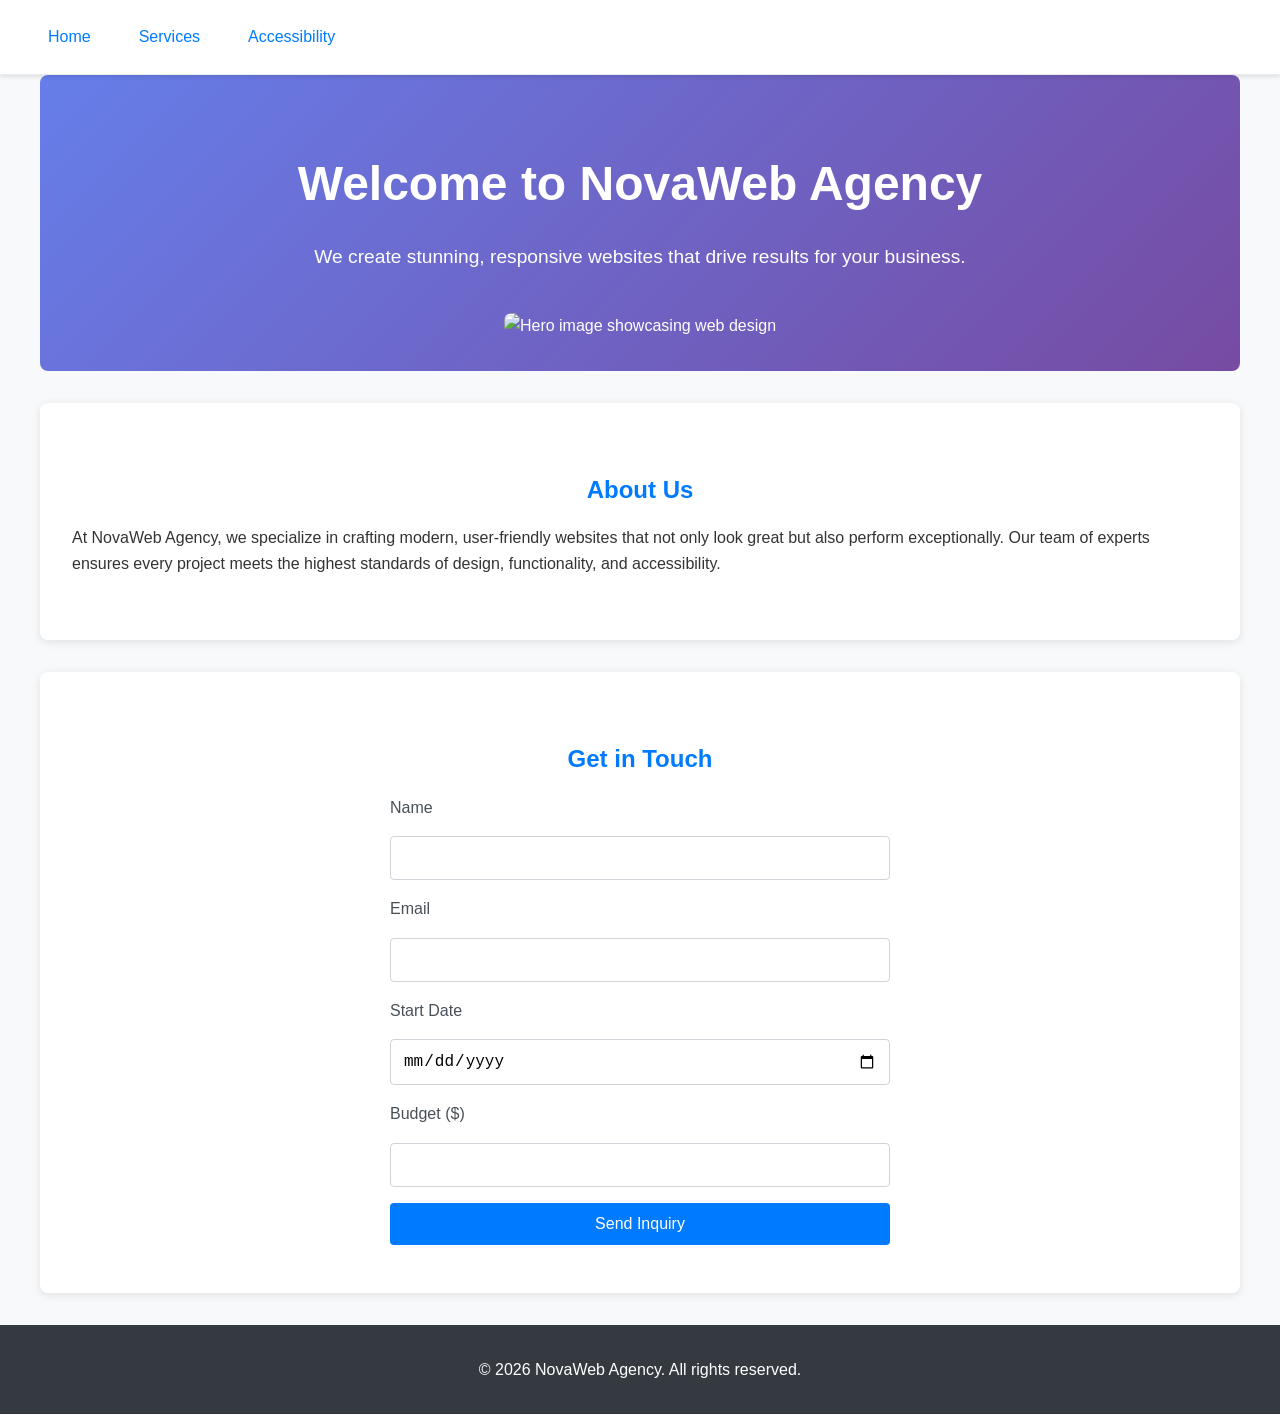
==== index.html @ a5b37bcd "Initial commit - web agency project" ====
<!DOCTYPE html>
<html lang="en">
<head>
  <meta charset="UTF-8">
  <meta name="viewport" content="width=device-width, initial-scale=1.0">
  <title>NovaWeb Agency - Modern Web Solutions</title>
  <link rel="stylesheet" href="css/style.css">
</head>
<body>
  <header class="header">
    <nav class="nav">
      <a href="index.html">Home</a>
      <a href="services.html">Services</a>
      <a href="accessibility.html">Accessibility</a>
    </nav>
  </header>

  <main>
    <section class="hero">
      <h1>Welcome to NovaWeb Agency</h1>
      <p>We create stunning, responsive websites that drive results for your business.</p>
      <img src="https://via.placeholder.com/800x400/007bff/ffffff?text=Hero+Image" alt="Hero image showcasing web design">
    </section>

    <section class="about">
      <h2>About Us</h2>
      <p>At NovaWeb Agency, we specialize in crafting modern, user-friendly websites that not only look great but also perform exceptionally. Our team of experts ensures every project meets the highest standards of design, functionality, and accessibility.</p>
    </section>

    <section class="contact">
      <h2>Get in Touch</h2>
      <form>
        <label for="name">Name</label>
        <input type="text" id="name" required>

        <label for="email">Email</label>
        <input type="email" id="email" required>

        <label for="start-date">Start Date</label>
        <input type="date" id="start-date">

        <label for="budget">Budget ($)</label>
        <input type="number" id="budget" min="0">

        <button type="submit">Send Inquiry</button>
      </form>
    </section>
  </main>

  <footer>
    <p>&copy; 2026 NovaWeb Agency. All rights reserved.</p>
  </footer>
</body>
</html>
---- css/style.css ----
/* Mobile-first responsive design */

body {
  font-family: 'Segoe UI', Tahoma, Geneva, Verdana, sans-serif;
  margin: 0;
  padding: 0;
  line-height: 1.6;
  color: #333;
  background-color: #f8f9fa;
}

.header {
  position: sticky;
  top: 0;
  z-index: 1000;
  background-color: #fff;
  border-bottom: 1px solid #e9ecef;
  box-shadow: 0 2px 4px rgba(0,0,0,0.1);
}

.nav {
  display: flex;
  justify-content: space-around;
  padding: 1rem;
  gap: 1rem;
}

.nav a {
  text-decoration: none;
  color: #007bff;
  font-weight: 500;
  padding: 0.5rem 1rem;
  border-radius: 4px;
  transition: background-color 0.3s ease;
}

.nav a:hover {
  background-color: #e7f3ff;
}

main {
  max-width: 1200px;
  margin: 0 auto;
  padding: 0 1rem;
}

.hero {
  text-align: center;
  padding: 2rem 0;
  background: linear-gradient(135deg, #667eea 0%, #764ba2 100%);
  color: white;
  border-radius: 8px;
  margin-bottom: 2rem;
}

.hero h1 {
  margin-bottom: 1rem;
  font-size: 2.5rem;
}

.hero p {
  font-size: 1.2rem;
  margin-bottom: 1.5rem;
}

.hero img {
  max-width: 100%;
  height: auto;
  border-radius: 8px;
  margin-top: 1rem;
}

.about, .contact, .services, .accessibility {
  padding: 2rem 0;
  background-color: white;
  margin-bottom: 2rem;
  border-radius: 8px;
  box-shadow: 0 2px 10px rgba(0,0,0,0.1);
}

.about h2, .contact h2, .services h1, .accessibility h1 {
  color: #007bff;
  margin-bottom: 1rem;
  text-align: center;
}

.services h1 {
  font-size: 2rem;
}

.service-cards {
  display: grid;
  grid-template-columns: 1fr;
  gap: 1.5rem;
  margin-top: 2rem;
}

.card {
  background-color: #fff;
  border-radius: 8px;
  box-shadow: 0 2px 8px rgba(0,0,0,0.1);
  overflow: hidden;
  transition: transform 0.3s ease;
}

.card:hover {
  transform: translateY(-5px);
}

.card img {
  width: 100%;
  height: 200px;
  object-fit: cover;
}

.card h3 {
  padding: 1rem;
  margin: 0;
  color: #007bff;
}

.card p {
  padding: 0 1rem 1rem;
  margin: 0;
}

form {
  max-width: 500px;
  margin: 0 auto;
  display: grid;
  gap: 1rem;
}

label {
  font-weight: 500;
  color: #495057;
}

input, button {
  padding: 0.75rem;
  border: 1px solid #ced4da;
  border-radius: 4px;
  font-size: 1rem;
}

input:focus {
  outline: none;
  border-color: #007bff;
  box-shadow: 0 0 0 2px rgba(0,123,255,0.25);
}

button {
  background-color: #007bff;
  color: white;
  border: none;
  cursor: pointer;
  transition: background-color 0.3s ease;
}

button:hover {
  background-color: #0056b3;
}

footer {
  text-align: center;
  padding: 1rem;
  background-color: #343a40;
  color: white;
  margin-top: 2rem;
}

/* Tablet and larger */
@media (min-width: 768px) {
  .nav {
    justify-content: flex-start;
    padding: 1rem 2rem;
  }

  .hero h1 {
    font-size: 3rem;
  }

  .service-cards {
    grid-template-columns: repeat(2, 1fr);
  }

  .about, .contact, .services, .accessibility {
    padding: 3rem 2rem;
  }
}

/* Desktop */
@media (min-width: 1024px) {
  .service-cards {
    grid-template-columns: repeat(4, 1fr);
  }

  main {
    padding: 0 2rem;
  }
}
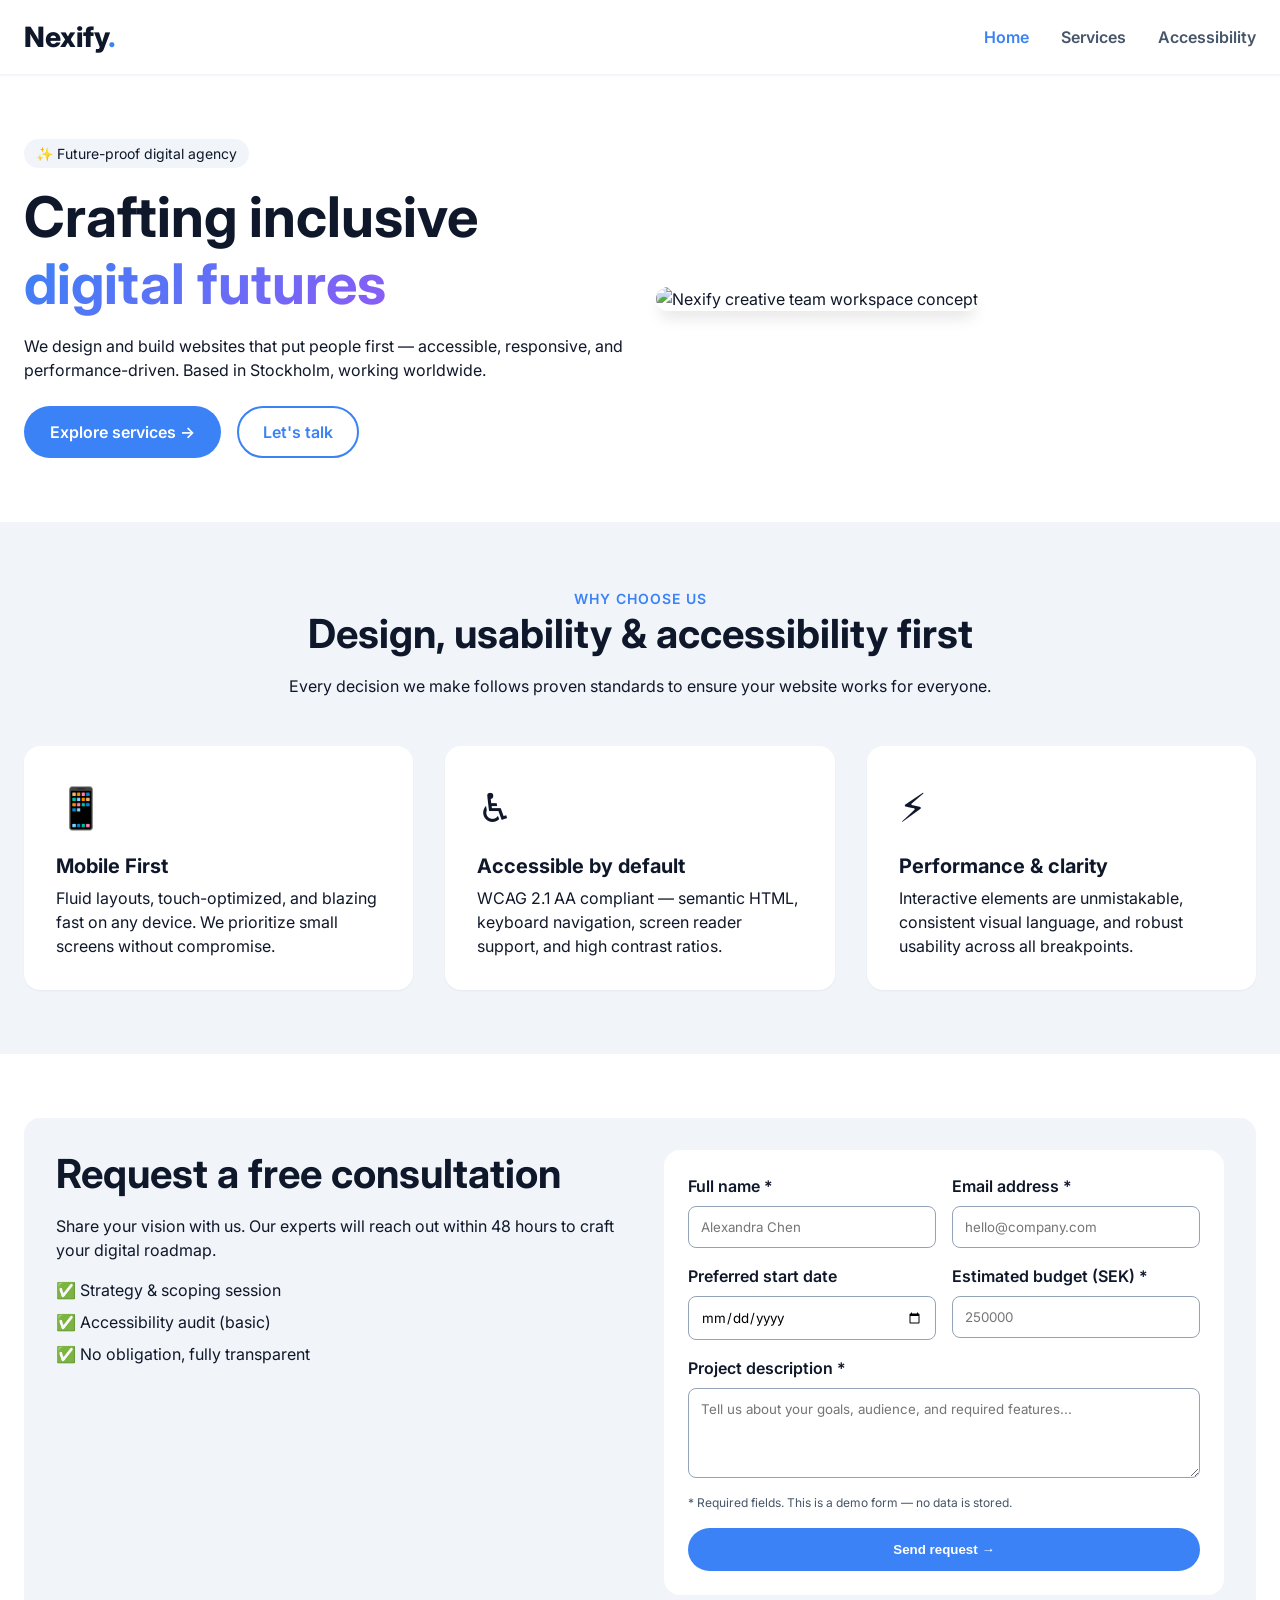
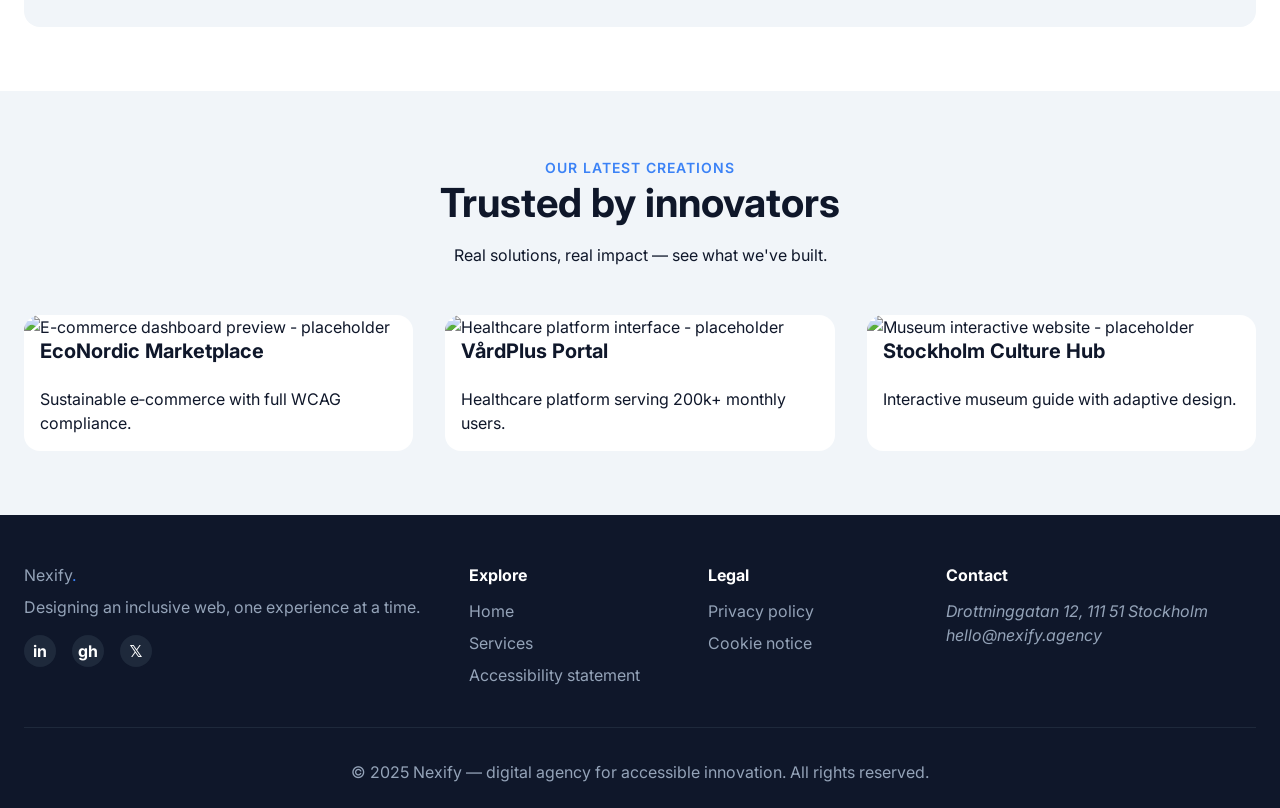
==== commit e0119aff: "Refactor website structure and styles for Nexify digital agency - Updated CSS styles for a modern, r" ====
--- a/index.html
+++ b/index.html
@@ -1,54 +1,196 @@
+<!-- index.html -->
 <!DOCTYPE html>
 <html lang="en">
 <head>
-  <meta charset="UTF-8">
-  <meta name="viewport" content="width=device-width, initial-scale=1.0">
-  <title>NovaWeb Agency - Modern Web Solutions</title>
-  <link rel="stylesheet" href="css/style.css">
+    <meta charset="UTF-8">
+    <meta name="viewport" content="width=device-width, initial-scale=1.0, viewport-fit=cover">
+    <meta name="description" content="Nexify is a modern digital agency crafting inclusive, accessible, and high-performance web experiences.">
+    <meta name="author" content="Nexify Agency">
+    <title>Nexify — Digital Agency for Accessible Innovation</title>
+    <link rel="stylesheet" href="css/style.css">
+    <link rel="preconnect" href="https://fonts.googleapis.com">
+    <link rel="preconnect" href="https://fonts.gstatic.com" crossorigin>
+    <link href="https://fonts.googleapis.com/css2?family=Inter:opsz,wght@14..32,300;14..32,400;14..32,500;14..32,600;14..32,700&display=swap" rel="stylesheet">
+    <link rel="icon" type="image/svg+xml" href="data:image/svg+xml,%3Csvg xmlns='http://www.w3.org/2000/svg' viewBox='0 0 24 24' fill='%233b82f6'%3E%3Cpath d='M12 2L2 7l10 5 10-5-10-5zM2 17l10 5 10-5M2 12l10 5 10-5'/%3E%3C/svg%3E">
 </head>
 <body>
-  <header class="header">
-    <nav class="nav">
-      <a href="index.html">Home</a>
-      <a href="services.html">Services</a>
-      <a href="accessibility.html">Accessibility</a>
-    </nav>
-  </header>
+    <a href="#main-content" class="skip-link">Skip to main content</a>
 
-  <main>
-    <section class="hero">
-      <h1>Welcome to NovaWeb Agency</h1>
-      <p>We create stunning, responsive websites that drive results for your business.</p>
-      <img src="https://via.placeholder.com/800x400/007bff/ffffff?text=Hero+Image" alt="Hero image showcasing web design">
-    </section>
+    <header class="site-header" id="siteHeader">
+        <div class="container header-container">
+            <div class="logo">
+                <a href="index.html" aria-label="Nexify homepage">Nexify<span>.</span></a>
+            </div>
+            <button class="nav-toggle" id="navToggle" aria-label="Menu" aria-expanded="false" aria-controls="primaryNav">
+                <span class="hamburger-line"></span>
+                <span class="hamburger-line"></span>
+                <span class="hamburger-line"></span>
+            </button>
+            <nav id="primaryNav" class="primary-nav" aria-label="Main navigation">
+                <ul class="nav-list">
+                    <li><a href="index.html" class="nav-link" aria-current="page">Home</a></li>
+                    <li><a href="services.html" class="nav-link">Services</a></li>
+                    <li><a href="accessibility.html" class="nav-link">Accessibility</a></li>
+                </ul>
+            </nav>
+        </div>
+    </header>
 
-    <section class="about">
-      <h2>About Us</h2>
-      <p>At NovaWeb Agency, we specialize in crafting modern, user-friendly websites that not only look great but also perform exceptionally. Our team of experts ensures every project meets the highest standards of design, functionality, and accessibility.</p>
-    </section>
+    <main id="main-content" tabindex="-1">
+        <section class="hero" aria-labelledby="heroTitle">
+            <div class="container hero-grid">
+                <div class="hero-content">
+                    <span class="hero-badge">✨ Future-proof digital agency</span>
+                    <h1 id="heroTitle">Crafting inclusive <span class="gradient-text">digital futures</span></h1>
+                    <p>We design and build websites that put people first — accessible, responsive, and performance-driven. Based in Stockholm, working worldwide.</p>
+                    <div class="hero-buttons">
+                        <a href="services.html" class="btn btn-primary">Explore services →</a>
+                        <a href="#contactForm" class="btn btn-secondary">Let's talk</a>
+                    </div>
+                </div>
+                <div class="hero-image">
+                    <img src="https://placehold.co/600x500/1a2c3e/ffffff?text=Modern+Design+Studio" alt="Nexify creative team workspace concept" loading="eager">
+                </div>
+            </div>
+        </section>
 
-    <section class="contact">
-      <h2>Get in Touch</h2>
-      <form>
-        <label for="name">Name</label>
-        <input type="text" id="name" required>
+        <section class="principles" aria-labelledby="principlesHeading">
+            <div class="container">
+                <div class="section-header">
+                    <span class="section-tag">Why choose us</span>
+                    <h2 id="principlesHeading">Design, usability & accessibility first</h2>
+                    <p>Every decision we make follows proven standards to ensure your website works for everyone.</p>
+                </div>
+                <div class="principles-grid">
+                    <article class="principle-card">
+                        <div class="principle-icon" aria-hidden="true">📱</div>
+                        <h3>Mobile First</h3>
+                        <p>Fluid layouts, touch-optimized, and blazing fast on any device. We prioritize small screens without compromise.</p>
+                    </article>
+                    <article class="principle-card">
+                        <div class="principle-icon" aria-hidden="true">♿</div>
+                        <h3>Accessible by default</h3>
+                        <p>WCAG 2.1 AA compliant — semantic HTML, keyboard navigation, screen reader support, and high contrast ratios.</p>
+                    </article>
+                    <article class="principle-card">
+                        <div class="principle-icon" aria-hidden="true">⚡</div>
+                        <h3>Performance & clarity</h3>
+                        <p>Interactive elements are unmistakable, consistent visual language, and robust usability across all breakpoints.</p>
+                    </article>
+                </div>
+            </div>
+        </section>
 
-        <label for="email">Email</label>
-        <input type="email" id="email" required>
+        <section class="contact-form-section" id="contactForm" aria-labelledby="formHeading">
+            <div class="container">
+                <div class="form-wrapper">
+                    <div class="form-info">
+                        <h2 id="formHeading">Request a free consultation</h2>
+                        <p>Share your vision with us. Our experts will reach out within 48 hours to craft your digital roadmap.</p>
+                        <ul class="form-benefits">
+                            <li>✅ Strategy & scoping session</li>
+                            <li>✅ Accessibility audit (basic)</li>
+                            <li>✅ No obligation, fully transparent</li>
+                        </ul>
+                    </div>
+                    <form class="agency-form" id="demoForm" novalidate>
+                        <div class="form-row">
+                            <div class="form-group">
+                                <label for="fullname">Full name *</label>
+                                <input type="text" id="fullname" name="fullname" required aria-required="true" placeholder="Alexandra Chen">
+                            </div>
+                            <div class="form-group">
+                                <label for="email">Email address *</label>
+                                <input type="email" id="email" name="email" required aria-required="true" placeholder="hello@company.com">
+                            </div>
+                        </div>
+                        <div class="form-row">
+                            <div class="form-group">
+                                <label for="date">Preferred start date</label>
+                                <input type="date" id="date" name="date">
+                            </div>
+                            <div class="form-group">
+                                <label for="budget">Estimated budget (SEK) *</label>
+                                <input type="number" id="budget" name="budget" required aria-required="true" placeholder="250000" step="10000">
+                            </div>
+                        </div>
+                        <div class="form-group">
+                            <label for="message">Project description *</label>
+                            <textarea id="message" name="message" rows="4" required aria-required="true" placeholder="Tell us about your goals, audience, and required features..."></textarea>
+                        </div>
+                        <div class="form-note">* Required fields. This is a demo form — no data is stored.</div>
+                        <button type="submit" class="btn btn-primary btn-block">Send request →</button>
+                    </form>
+                </div>
+            </div>
+        </section>
 
-        <label for="start-date">Start Date</label>
-        <input type="date" id="start-date">
+        <section class="showcase" aria-labelledby="showcaseHeading">
+            <div class="container">
+                <div class="section-header">
+                    <span class="section-tag">Our latest creations</span>
+                    <h2 id="showcaseHeading">Trusted by innovators</h2>
+                    <p>Real solutions, real impact — see what we've built.</p>
+                </div>
+                <div class="showcase-grid">
+                    <article class="showcase-item">
+                        <img src="https://placehold.co/400x300/2c3e50/ffffff?text=Eco+Retail+App" alt="E-commerce dashboard preview - placeholder" loading="lazy">
+                        <h3>EcoNordic Marketplace</h3>
+                        <p>Sustainable e‑commerce with full WCAG compliance.</p>
+                    </article>
+                    <article class="showcase-item">
+                        <img src="https://placehold.co/400x300/34495e/ffffff?text=Health+Portal" alt="Healthcare platform interface - placeholder" loading="lazy">
+                        <h3>VårdPlus Portal</h3>
+                        <p>Healthcare platform serving 200k+ monthly users.</p>
+                    </article>
+                    <article class="showcase-item">
+                        <img src="https://placehold.co/400x300/2c3e50/ffffff?text=Culture+Hub" alt="Museum interactive website - placeholder" loading="lazy">
+                        <h3>Stockholm Culture Hub</h3>
+                        <p>Interactive museum guide with adaptive design.</p>
+                    </article>
+                </div>
+            </div>
+        </section>
+    </main>
 
-        <label for="budget">Budget ($)</label>
-        <input type="number" id="budget" min="0">
+    <footer class="site-footer">
+        <div class="container">
+            <div class="footer-grid">
+                <div class="footer-brand">
+                    <div class="logo logo-footer">Nexify<span>.</span></div>
+                    <p>Designing an inclusive web, one experience at a time.</p>
+                    <div class="social-links">
+                        <a href="#" aria-label="LinkedIn">in</a>
+                        <a href="#" aria-label="GitHub">gh</a>
+                        <a href="#" aria-label="Twitter">𝕏</a>
+                    </div>
+                </div>
+                <div class="footer-links-group">
+                    <h4>Explore</h4>
+                    <ul>
+                        <li><a href="index.html">Home</a></li>
+                        <li><a href="services.html">Services</a></li>
+                        <li><a href="accessibility.html">Accessibility statement</a></li>
+                    </ul>
+                </div>
+                <div class="footer-links-group">
+                    <h4>Legal</h4>
+                    <ul>
+                        <li><a href="#">Privacy policy</a></li>
+                        <li><a href="#">Cookie notice</a></li>
+                    </ul>
+                </div>
+                <div class="footer-contact">
+                    <h4>Contact</h4>
+                    <address>Drottninggatan 12, 111 51 Stockholm<br>hello@nexify.agency</address>
+                </div>
+            </div>
+            <div class="footer-bottom">
+                <p>© 2025 Nexify — digital agency for accessible innovation. All rights reserved.</p>
+            </div>
+        </div>
+    </footer>
 
-        <button type="submit">Send Inquiry</button>
-      </form>
-    </section>
-  </main>
-
-  <footer>
-    <p>&copy; 2026 NovaWeb Agency. All rights reserved.</p>
-  </footer>
+    <script src="js/script.js"></script>
 </body>
 </html>
--- a/css/style.css
+++ b/css/style.css
@@ -1,201 +1,578 @@
-/* Mobile-first responsive design */
+/* css/style.css */
+:root {
+    --primary: #3b82f6;
+    --primary-dark: #2563eb;
+    --primary-light: #60a5fa;
+    --dark: #0f172a;
+    --gray-800: #1e293b;
+    --gray-600: #475569;
+    --gray-400: #94a3b8;
+    --gray-100: #f1f5f9;
+    --white: #ffffff;
+    --shadow-sm: 0 1px 2px 0 rgb(0 0 0 / 0.05);
+    --shadow-md: 0 4px 6px -1px rgb(0 0 0 / 0.1);
+    --shadow-lg: 0 10px 15px -3px rgb(0 0 0 / 0.1);
+    --radius: 1rem;
+    --radius-sm: 0.5rem;
+}
+
+* {
+    margin: 0;
+    padding: 0;
+    box-sizing: border-box;
+}
 
 body {
-  font-family: 'Segoe UI', Tahoma, Geneva, Verdana, sans-serif;
-  margin: 0;
-  padding: 0;
-  line-height: 1.6;
-  color: #333;
-  background-color: #f8f9fa;
-}
-
-.header {
-  position: sticky;
-  top: 0;
-  z-index: 1000;
-  background-color: #fff;
-  border-bottom: 1px solid #e9ecef;
-  box-shadow: 0 2px 4px rgba(0,0,0,0.1);
-}
-
-.nav {
-  display: flex;
-  justify-content: space-around;
-  padding: 1rem;
-  gap: 1rem;
-}
-
-.nav a {
-  text-decoration: none;
-  color: #007bff;
-  font-weight: 500;
-  padding: 0.5rem 1rem;
-  border-radius: 4px;
-  transition: background-color 0.3s ease;
-}
-
-.nav a:hover {
-  background-color: #e7f3ff;
-}
-
-main {
-  max-width: 1200px;
-  margin: 0 auto;
-  padding: 0 1rem;
-}
-
+    font-family: 'Inter', system-ui, -apple-system, sans-serif;
+    line-height: 1.5;
+    color: var(--dark);
+    background-color: var(--white);
+}
+
+.container {
+    max-width: 1280px;
+    margin: 0 auto;
+    padding: 0 1.5rem;
+}
+
+/* Skip link */
+.skip-link {
+    position: absolute;
+    top: -40px;
+    left: 0;
+    background: var(--primary);
+    color: white;
+    padding: 0.5rem 1rem;
+    text-decoration: none;
+    z-index: 1000;
+    border-radius: var(--radius-sm);
+}
+
+.skip-link:focus {
+    top: 1rem;
+    left: 1rem;
+}
+
+/* Typography */
+h1, h2, h3 {
+    line-height: 1.2;
+    font-weight: 700;
+}
+
+h1 { font-size: 2.5rem; margin-bottom: 1rem; }
+h2 { font-size: 2rem; margin-bottom: 1rem; }
+h3 { font-size: 1.25rem; margin-bottom: 0.5rem; }
+
+@media (min-width: 768px) {
+    h1 { font-size: 3.5rem; }
+    h2 { font-size: 2.5rem; }
+}
+
+/* Buttons & interactive elements */
+.btn {
+    display: inline-flex;
+    align-items: center;
+    gap: 0.5rem;
+    padding: 0.75rem 1.5rem;
+    border-radius: 2rem;
+    font-weight: 600;
+    text-decoration: none;
+    transition: all 0.2s ease;
+    border: 2px solid transparent;
+    cursor: pointer;
+}
+
+.btn-primary {
+    background: var(--primary);
+    color: white;
+}
+
+.btn-primary:hover,
+.btn-primary:focus {
+    background: var(--primary-dark);
+    transform: translateY(-2px);
+    box-shadow: var(--shadow-lg);
+}
+
+.btn-secondary {
+    background: transparent;
+    border-color: var(--primary);
+    color: var(--primary);
+}
+
+.btn-secondary:hover,
+.btn-secondary:focus {
+    background: var(--primary-light);
+    color: white;
+    border-color: var(--primary-light);
+}
+
+.btn-block {
+    width: 100%;
+    justify-content: center;
+}
+
+.gradient-text {
+    background: linear-gradient(135deg, var(--primary), #8b5cf6);
+    background-clip: text;
+    -webkit-background-clip: text;
+    color: transparent;
+}
+
+/* Header & Navigation */
+.site-header {
+    background: rgba(255,255,255,0.95);
+    backdrop-filter: blur(8px);
+    position: sticky;
+    top: 0;
+    z-index: 100;
+    box-shadow: var(--shadow-sm);
+    border-bottom: 1px solid var(--gray-100);
+}
+
+.header-container {
+    display: flex;
+    justify-content: space-between;
+    align-items: center;
+    padding: 1rem 1.5rem;
+}
+
+.logo a {
+    font-size: 1.75rem;
+    font-weight: 800;
+    text-decoration: none;
+    color: var(--dark);
+}
+
+.logo span {
+    color: var(--primary);
+}
+
+/* Hamburger Menu */
+.nav-toggle {
+    display: flex;
+    flex-direction: column;
+    gap: 0.4rem;
+    background: transparent;
+    border: none;
+    cursor: pointer;
+    padding: 0.5rem;
+    z-index: 101;
+}
+
+.hamburger-line {
+    width: 1.75rem;
+    height: 2px;
+    background-color: var(--dark);
+    transition: all 0.2s ease;
+}
+
+.primary-nav {
+    position: fixed;
+    top: 0;
+    right: -100%;
+    width: 80%;
+    max-width: 320px;
+    height: 100vh;
+    background: white;
+    box-shadow: var(--shadow-lg);
+    padding: 5rem 2rem;
+    transition: right 0.3s ease;
+    z-index: 99;
+}
+
+.primary-nav.nav-open {
+    right: 0;
+}
+
+.nav-list {
+    list-style: none;
+    display: flex;
+    flex-direction: column;
+    gap: 1.5rem;
+}
+
+.nav-link {
+    text-decoration: none;
+    font-weight: 600;
+    color: var(--gray-600);
+    padding: 0.5rem 0;
+    font-size: 1.25rem;
+    transition: color 0.2s;
+}
+
+.nav-link:hover,
+.nav-link:focus,
+.nav-link.active {
+    color: var(--primary);
+}
+
+@media (min-width: 768px) {
+    .nav-toggle {
+        display: none;
+    }
+    
+    .primary-nav {
+        position: static;
+        width: auto;
+        height: auto;
+        background: transparent;
+        box-shadow: none;
+        padding: 0;
+    }
+    
+    .nav-list {
+        flex-direction: row;
+        gap: 2rem;
+    }
+    
+    .nav-link {
+        font-size: 1rem;
+    }
+}
+
+/* Hero Section */
 .hero {
-  text-align: center;
-  padding: 2rem 0;
-  background: linear-gradient(135deg, #667eea 0%, #764ba2 100%);
-  color: white;
-  border-radius: 8px;
-  margin-bottom: 2rem;
-}
-
-.hero h1 {
-  margin-bottom: 1rem;
-  font-size: 2.5rem;
-}
-
-.hero p {
-  font-size: 1.2rem;
-  margin-bottom: 1.5rem;
-}
-
-.hero img {
-  max-width: 100%;
-  height: auto;
-  border-radius: 8px;
-  margin-top: 1rem;
-}
-
-.about, .contact, .services, .accessibility {
-  padding: 2rem 0;
-  background-color: white;
-  margin-bottom: 2rem;
-  border-radius: 8px;
-  box-shadow: 0 2px 10px rgba(0,0,0,0.1);
-}
-
-.about h2, .contact h2, .services h1, .accessibility h1 {
-  color: #007bff;
-  margin-bottom: 1rem;
-  text-align: center;
-}
-
-.services h1 {
-  font-size: 2rem;
-}
-
-.service-cards {
-  display: grid;
-  grid-template-columns: 1fr;
-  gap: 1.5rem;
-  margin-top: 2rem;
-}
-
-.card {
-  background-color: #fff;
-  border-radius: 8px;
-  box-shadow: 0 2px 8px rgba(0,0,0,0.1);
-  overflow: hidden;
-  transition: transform 0.3s ease;
-}
-
-.card:hover {
-  transform: translateY(-5px);
-}
-
-.card img {
-  width: 100%;
-  height: 200px;
-  object-fit: cover;
-}
-
-.card h3 {
-  padding: 1rem;
-  margin: 0;
-  color: #007bff;
-}
-
-.card p {
-  padding: 0 1rem 1rem;
-  margin: 0;
-}
-
-form {
-  max-width: 500px;
-  margin: 0 auto;
-  display: grid;
-  gap: 1rem;
-}
-
-label {
-  font-weight: 500;
-  color: #495057;
-}
-
-input, button {
-  padding: 0.75rem;
-  border: 1px solid #ced4da;
-  border-radius: 4px;
-  font-size: 1rem;
-}
-
-input:focus {
-  outline: none;
-  border-color: #007bff;
-  box-shadow: 0 0 0 2px rgba(0,123,255,0.25);
-}
-
-button {
-  background-color: #007bff;
-  color: white;
-  border: none;
-  cursor: pointer;
-  transition: background-color 0.3s ease;
-}
-
-button:hover {
-  background-color: #0056b3;
-}
-
-footer {
-  text-align: center;
-  padding: 1rem;
-  background-color: #343a40;
-  color: white;
-  margin-top: 2rem;
-}
-
-/* Tablet and larger */
-@media (min-width: 768px) {
-  .nav {
-    justify-content: flex-start;
-    padding: 1rem 2rem;
-  }
-
-  .hero h1 {
+    padding: 4rem 0;
+}
+
+.hero-grid {
+    display: flex;
+    flex-direction: column;
+    gap: 2rem;
+}
+
+.hero-badge {
+    display: inline-block;
+    background: var(--gray-100);
+    padding: 0.25rem 0.75rem;
+    border-radius: 2rem;
+    font-size: 0.875rem;
+    margin-bottom: 1rem;
+}
+
+.hero-buttons {
+    display: flex;
+    gap: 1rem;
+    flex-wrap: wrap;
+    margin-top: 1.5rem;
+}
+
+.hero-image img {
+    width: 100%;
+    height: auto;
+    border-radius: var(--radius);
+    box-shadow: var(--shadow-lg);
+}
+
+@media (min-width: 768px) {
+    .hero-grid {
+        flex-direction: row;
+        align-items: center;
+    }
+    .hero-content, .hero-image {
+        flex: 1;
+    }
+}
+
+/* Principles Grid */
+.principles {
+    padding: 4rem 0;
+    background: var(--gray-100);
+}
+
+.section-header {
+    text-align: center;
+    margin-bottom: 3rem;
+}
+
+.section-tag {
+    color: var(--primary);
+    font-weight: 600;
+    text-transform: uppercase;
+    letter-spacing: 1px;
+    font-size: 0.875rem;
+}
+
+.principles-grid {
+    display: grid;
+    gap: 2rem;
+    grid-template-columns: 1fr;
+}
+
+.principle-card {
+    background: white;
+    padding: 2rem;
+    border-radius: var(--radius);
+    box-shadow: var(--shadow-sm);
+    transition: transform 0.2s;
+}
+
+.principle-card:hover {
+    transform: translateY(-4px);
+}
+
+.principle-icon {
+    font-size: 2.5rem;
+    margin-bottom: 1rem;
+}
+
+@media (min-width: 768px) {
+    .principles-grid {
+        grid-template-columns: repeat(3, 1fr);
+    }
+}
+
+/* Contact Form */
+.contact-form-section {
+    padding: 4rem 0;
+}
+
+.form-wrapper {
+    display: grid;
+    gap: 2rem;
+    background: var(--gray-100);
+    border-radius: var(--radius);
+    padding: 2rem;
+}
+
+.form-benefits {
+    list-style: none;
+    margin-top: 1rem;
+}
+
+.form-benefits li {
+    margin: 0.5rem 0;
+}
+
+.agency-form {
+    background: white;
+    padding: 1.5rem;
+    border-radius: var(--radius);
+}
+
+.form-row {
+    display: grid;
+    gap: 1rem;
+    margin-bottom: 1rem;
+}
+
+.form-group {
+    display: flex;
+    flex-direction: column;
+    gap: 0.5rem;
+}
+
+.form-group label {
+    font-weight: 600;
+}
+
+.form-group input,
+.form-group textarea {
+    padding: 0.75rem;
+    border: 1px solid var(--gray-400);
+    border-radius: var(--radius-sm);
+    font-family: inherit;
+    transition: border 0.2s;
+}
+
+.form-group input:focus,
+.form-group textarea:focus {
+    outline: none;
+    border-color: var(--primary);
+    box-shadow: 0 0 0 3px rgba(59,130,246,0.2);
+}
+
+.form-note {
+    font-size: 0.75rem;
+    color: var(--gray-600);
+    margin: 1rem 0;
+}
+
+@media (min-width: 768px) {
+    .form-wrapper {
+        grid-template-columns: 1fr 1fr;
+        gap: 3rem;
+    }
+    .form-row {
+        grid-template-columns: 1fr 1fr;
+    }
+}
+
+/* Showcase */
+.showcase {
+    padding: 4rem 0;
+    background: var(--gray-100);
+}
+
+.showcase-grid {
+    display: grid;
+    gap: 2rem;
+    grid-template-columns: 1fr;
+}
+
+.showcase-item {
+    background: white;
+    border-radius: var(--radius);
+    overflow: hidden;
+    transition: transform 0.2s;
+}
+
+.showcase-item img {
+    width: 100%;
+    height: auto;
+    display: block;
+}
+
+.showcase-item h3, .showcase-item p {
+    padding: 0 1rem 1rem;
+}
+
+@media (min-width: 768px) {
+    .showcase-grid {
+        grid-template-columns: repeat(3, 1fr);
+    }
+}
+
+/* Services Page */
+.page-hero {
+    background: linear-gradient(135deg, var(--dark), var(--gray-800));
+    color: white;
+    padding: 4rem 0;
+    text-align: center;
+}
+
+.services-grid-detailed {
+    display: grid;
+    gap: 2rem;
+    padding: 4rem 0;
+}
+
+.service-card {
+    background: white;
+    border: 1px solid var(--gray-100);
+    border-radius: var(--radius);
+    padding: 2rem;
+    box-shadow: var(--shadow-sm);
+}
+
+.service-icon {
     font-size: 3rem;
-  }
-
-  .service-cards {
-    grid-template-columns: repeat(2, 1fr);
-  }
-
-  .about, .contact, .services, .accessibility {
-    padding: 3rem 2rem;
-  }
-}
-
-/* Desktop */
-@media (min-width: 1024px) {
-  .service-cards {
-    grid-template-columns: repeat(4, 1fr);
-  }
-
-  main {
-    padding: 0 2rem;
-  }
+    margin-bottom: 1rem;
+}
+
+.service-features {
+    margin-top: 1rem;
+    padding-left: 1.25rem;
+    color: var(--gray-600);
+}
+
+.cta-section {
+    background: var(--primary);
+    color: white;
+    text-align: center;
+    padding: 4rem 0;
+}
+
+.cta-content .btn-primary {
+    background: white;
+    color: var(--primary);
+}
+
+@media (min-width: 768px) {
+    .services-grid-detailed {
+        grid-template-columns: repeat(2, 1fr);
+    }
+}
+
+/* Accessibility Statement */
+.statement-container {
+    padding: 3rem 1.5rem;
+}
+
+.statement-card {
+    background: white;
+    border-left: 4px solid var(--primary);
+    padding: 1.5rem;
+    margin-bottom: 2rem;
+    box-shadow: var(--shadow-sm);
+    border-radius: var(--radius-sm);
+}
+
+.statement-card h2 {
+    font-size: 1.5rem;
+    margin-bottom: 0.75rem;
+}
+
+.statement-card ul {
+    margin-top: 1rem;
+    padding-left: 1.5rem;
+}
+
+/* Footer */
+.site-footer {
+    background: var(--dark);
+    color: var(--gray-400);
+    padding: 3rem 0 1.5rem;
+}
+
+.footer-grid {
+    display: grid;
+    gap: 2rem;
+    margin-bottom: 2rem;
+}
+
+.footer-brand p {
+    margin-top: 0.5rem;
+}
+
+.social-links {
+    display: flex;
+    gap: 1rem;
+    margin-top: 1rem;
+}
+
+.social-links a {
+    background: var(--gray-800);
+    color: white;
+    width: 2rem;
+    height: 2rem;
+    display: inline-flex;
+    align-items: center;
+    justify-content: center;
+    border-radius: 50%;
+    text-decoration: none;
+    font-weight: bold;
+}
+
+.footer-links-group h4,
+.footer-contact h4 {
+    color: white;
+    margin-bottom: 0.75rem;
+}
+
+.footer-links-group ul {
+    list-style: none;
+}
+
+.footer-links-group li {
+    margin-bottom: 0.5rem;
+}
+
+.footer-links-group a,
+.footer-contact address {
+    color: var(--gray-400);
+    text-decoration: none;
+}
+
+.footer-bottom {
+    text-align: center;
+    padding-top: 2rem;
+    border-top: 1px solid var(--gray-800);
+}
+
+@media (min-width: 768px) {
+    .footer-grid {
+        grid-template-columns: 2fr 1fr 1fr 1.5fr;
+    }
 }
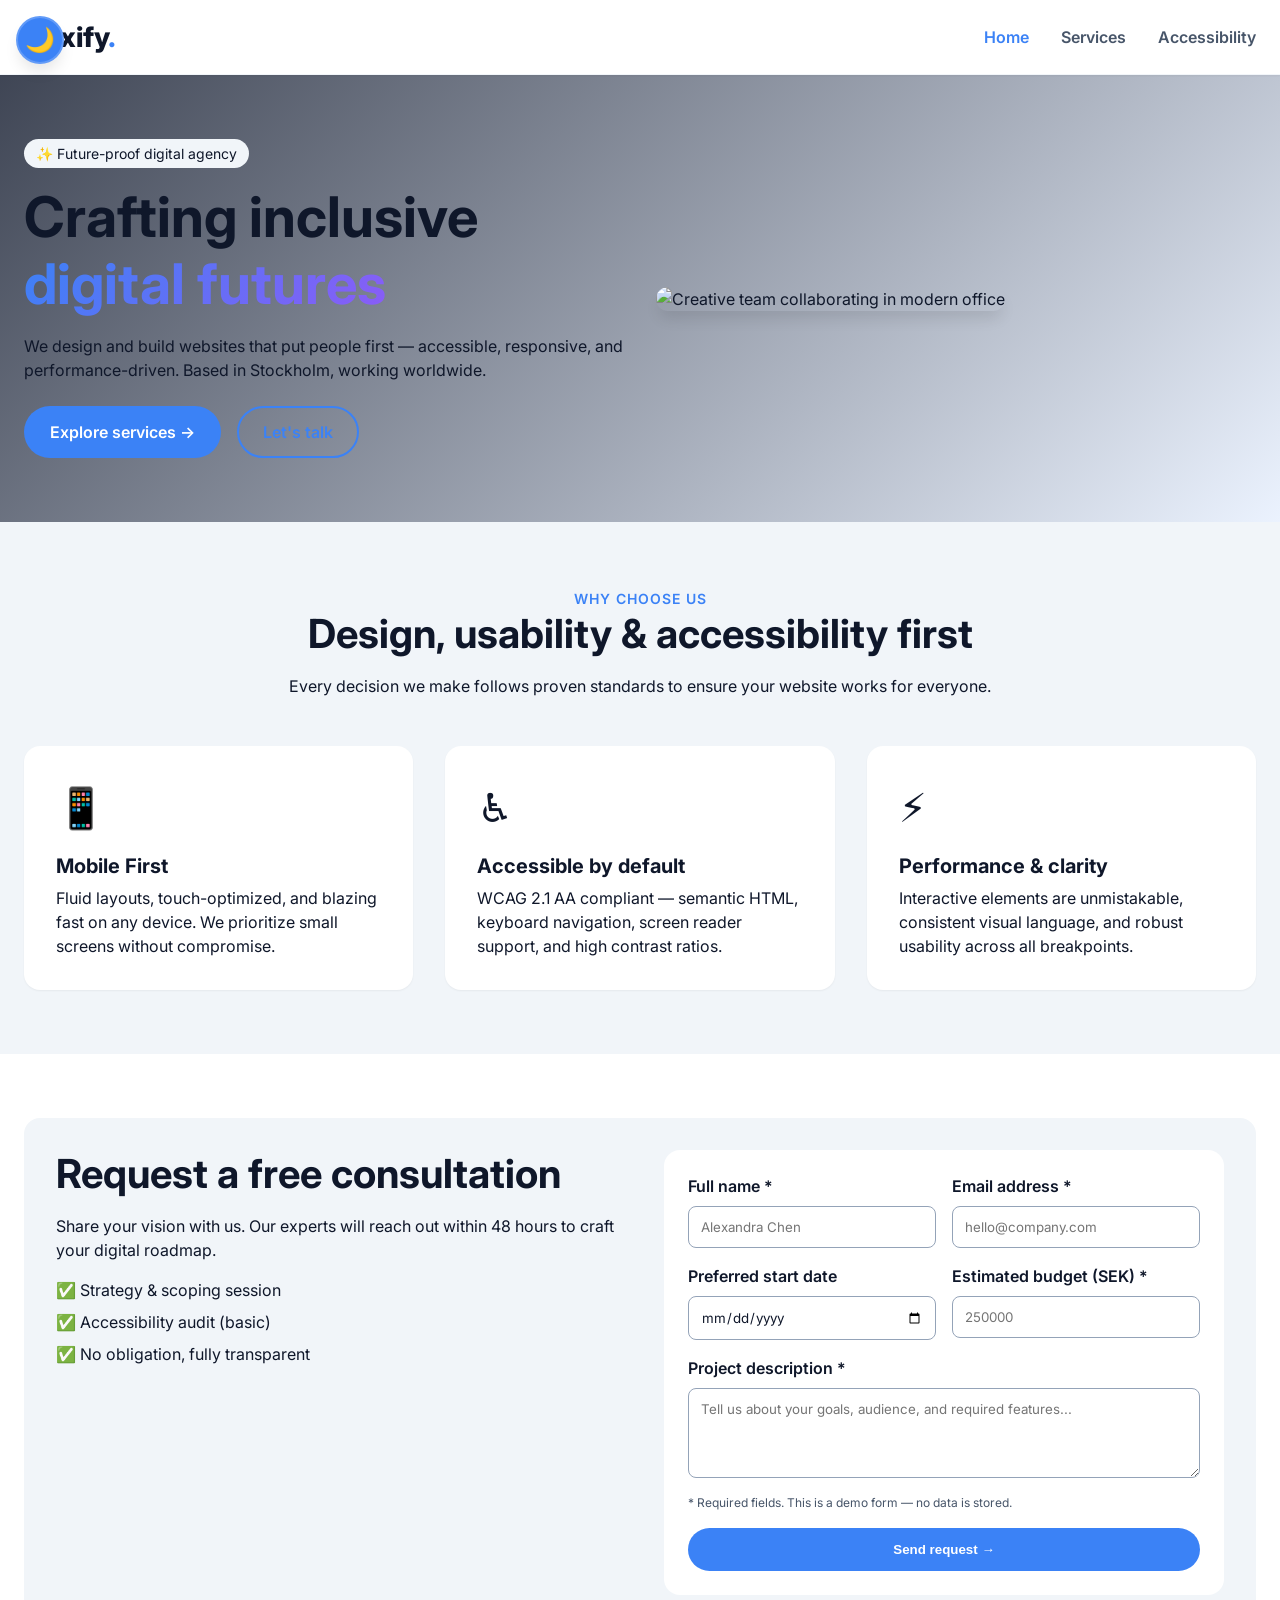
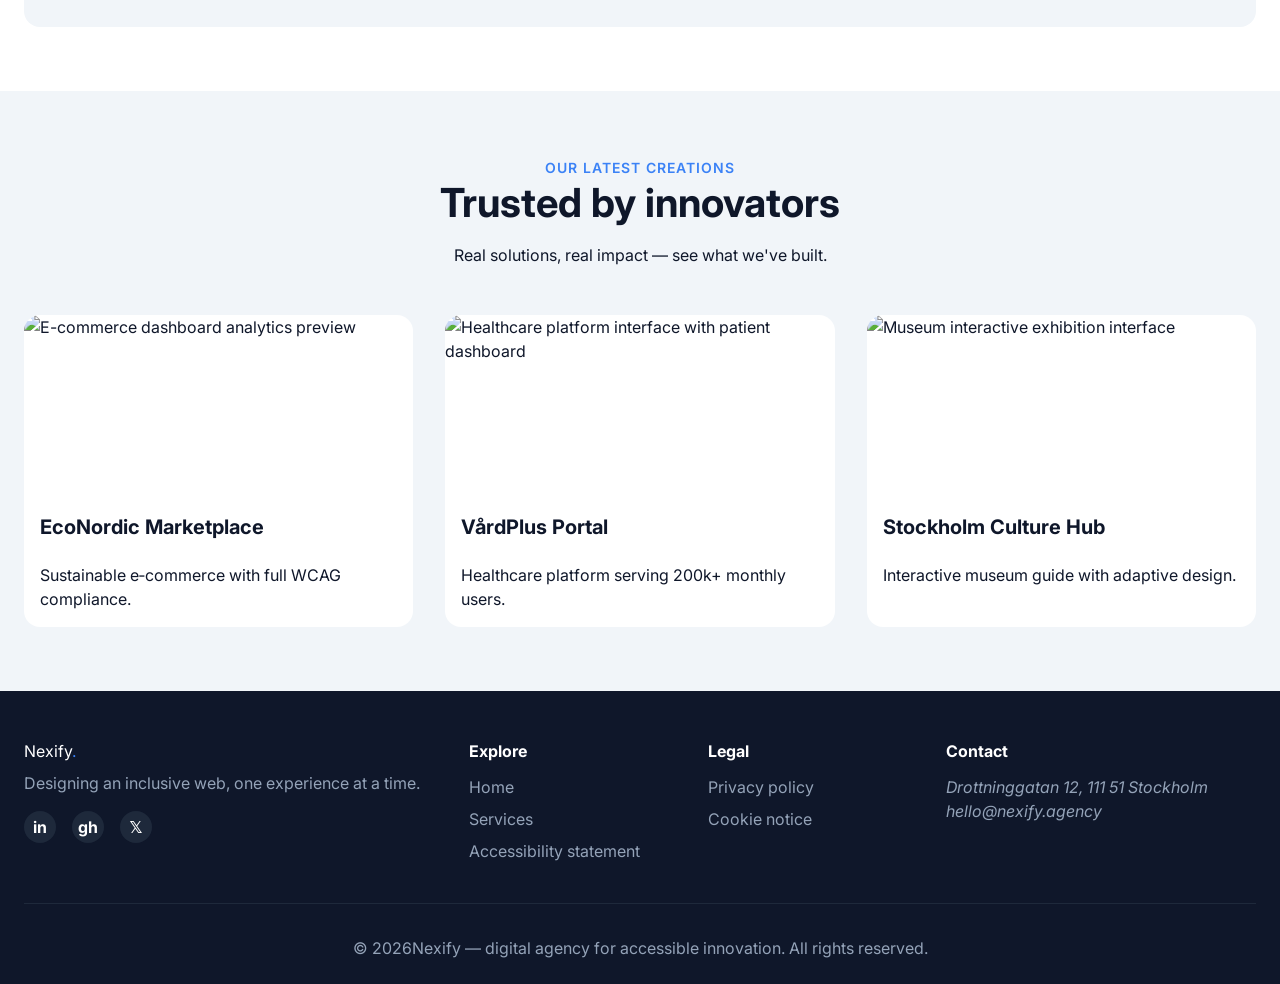
==== commit 2d5d387e: "Add theme toggle functionality and update copyright year" ====
--- a/index.html
+++ b/index.html
@@ -10,10 +10,15 @@
     <link rel="stylesheet" href="css/style.css">
     <link rel="preconnect" href="https://fonts.googleapis.com">
     <link rel="preconnect" href="https://fonts.gstatic.com" crossorigin>
-    <link href="https://fonts.googleapis.com/css2?family=Inter:opsz,wght@14..32,300;14..32,400;14..32,500;14..32,600;14..32,700&display=swap" rel="stylesheet">
+    <link href="https://fonts.googleapis.com/css2?family=Inter:opsz,wght@14..32,300;400;500;600;700&display=swap" rel="stylesheet">
     <link rel="icon" type="image/svg+xml" href="data:image/svg+xml,%3Csvg xmlns='http://www.w3.org/2000/svg' viewBox='0 0 24 24' fill='%233b82f6'%3E%3Cpath d='M12 2L2 7l10 5 10-5-10-5zM2 17l10 5 10-5M2 12l10 5 10-5'/%3E%3C/svg%3E">
 </head>
 <body>
+    <!-- Theme Toggle Button - Fixed at top left edge -->
+    <button id="themeToggle" class="theme-toggle-btn" aria-label="Switch between light and dark mode">
+        <span class="theme-icon">🌙</span>
+    </button>
+
     <a href="#main-content" class="skip-link">Skip to main content</a>
 
     <header class="site-header" id="siteHeader">
@@ -49,7 +54,7 @@
                     </div>
                 </div>
                 <div class="hero-image">
-                    <img src="https://placehold.co/600x500/1a2c3e/ffffff?text=Modern+Design+Studio" alt="Nexify creative team workspace concept" loading="eager">
+                    <img src="https://images.unsplash.com/photo-1522071820081-009f0129c71c?w=600&h=500&fit=crop" alt="Creative team collaborating in modern office" loading="eager">
                 </div>
             </div>
         </section>
@@ -134,17 +139,17 @@
                 </div>
                 <div class="showcase-grid">
                     <article class="showcase-item">
-                        <img src="https://placehold.co/400x300/2c3e50/ffffff?text=Eco+Retail+App" alt="E-commerce dashboard preview - placeholder" loading="lazy">
+                        <img src="https://images.unsplash.com/photo-1551288049-bebda4e38f71?w=400&h=300&fit=crop" alt="E-commerce dashboard analytics preview" loading="lazy">
                         <h3>EcoNordic Marketplace</h3>
                         <p>Sustainable e‑commerce with full WCAG compliance.</p>
                     </article>
                     <article class="showcase-item">
-                        <img src="https://placehold.co/400x300/34495e/ffffff?text=Health+Portal" alt="Healthcare platform interface - placeholder" loading="lazy">
+                        <img src="https://images.unsplash.com/photo-1576091160399-112ba8d25d1d?w=400&h=300&fit=crop" alt="Healthcare platform interface with patient dashboard" loading="lazy">
                         <h3>VårdPlus Portal</h3>
                         <p>Healthcare platform serving 200k+ monthly users.</p>
                     </article>
                     <article class="showcase-item">
-                        <img src="https://placehold.co/400x300/2c3e50/ffffff?text=Culture+Hub" alt="Museum interactive website - placeholder" loading="lazy">
+                        <img src="https://images.unsplash.com/photo-1565034946487-077786996e27?w=400&h=300&fit=crop" alt="Museum interactive exhibition interface" loading="lazy">
                         <h3>Stockholm Culture Hub</h3>
                         <p>Interactive museum guide with adaptive design.</p>
                     </article>
@@ -186,7 +191,7 @@
                 </div>
             </div>
             <div class="footer-bottom">
-                <p>© 2025 Nexify — digital agency for accessible innovation. All rights reserved.</p>
+                <p>© 2026Nexify — digital agency for accessible innovation. All rights reserved.</p>
             </div>
         </div>
     </footer>
--- a/css/style.css
+++ b/css/style.css
@@ -16,6 +16,19 @@
     --radius-sm: 0.5rem;
 }
 
+/* Dark mode variables */
+[data-theme="dark"] {
+    --dark: #f1f5f9;
+    --gray-800: #e2e8f0;
+    --gray-600: #cbd5e1;
+    --gray-400: #94a3b8;
+    --gray-100: #1e293b;
+    --white: #0f172a;
+    --shadow-sm: 0 1px 2px 0 rgb(0 0 0 / 0.3);
+    --shadow-md: 0 4px 6px -1px rgb(0 0 0 / 0.4);
+    --shadow-lg: 0 10px 15px -3px rgb(0 0 0 / 0.4);
+}
+
 * {
     margin: 0;
     padding: 0;
@@ -27,12 +40,43 @@
     line-height: 1.5;
     color: var(--dark);
     background-color: var(--white);
+    transition: background-color 0.3s ease, color 0.3s ease;
 }
 
 .container {
     max-width: 1280px;
     margin: 0 auto;
     padding: 0 1.5rem;
+}
+
+/* Theme Toggle Button - Fixed at top left edge */
+.theme-toggle-btn {
+    position: fixed;
+    top: 1rem;
+    left: 1rem;
+    z-index: 1000;
+    background: var(--primary);
+    border: none;
+    width: 48px;
+    height: 48px;
+    border-radius: 50%;
+    cursor: pointer;
+    display: flex;
+    align-items: center;
+    justify-content: center;
+    box-shadow: var(--shadow-lg);
+    transition: transform 0.2s ease, background 0.2s ease;
+    border: 2px solid rgba(255,255,255,0.2);
+}
+
+.theme-toggle-btn:hover {
+    transform: scale(1.05);
+    background: var(--primary-dark);
+}
+
+.theme-icon {
+    font-size: 1.5rem;
+    pointer-events: none;
 }
 
 /* Skip link */
@@ -121,13 +165,14 @@
 
 /* Header & Navigation */
 .site-header {
-    background: rgba(255,255,255,0.95);
+    background: rgba(var(--white-rgb, 255,255,255), 0.95);
     backdrop-filter: blur(8px);
     position: sticky;
     top: 0;
     z-index: 100;
     box-shadow: var(--shadow-sm);
     border-bottom: 1px solid var(--gray-100);
+    transition: background 0.3s ease;
 }
 
 .header-container {
@@ -142,6 +187,7 @@
     font-weight: 800;
     text-decoration: none;
     color: var(--dark);
+    transition: color 0.3s ease;
 }
 
 .logo span {
@@ -174,7 +220,7 @@
     width: 80%;
     max-width: 320px;
     height: 100vh;
-    background: white;
+    background: var(--white);
     box-shadow: var(--shadow-lg);
     padding: 5rem 2rem;
     transition: right 0.3s ease;
@@ -231,9 +277,11 @@
     }
 }
 
-/* Hero Section */
+/* Hero Section with image background */
 .hero {
     padding: 4rem 0;
+    position: relative;
+    background: linear-gradient(135deg, rgba(15,23,42,0.8), rgba(59,130,246,0.1));
 }
 
 .hero-grid {
@@ -263,6 +311,7 @@
     height: auto;
     border-radius: var(--radius);
     box-shadow: var(--shadow-lg);
+    object-fit: cover;
 }
 
 @media (min-width: 768px) {
@@ -279,6 +328,7 @@
 .principles {
     padding: 4rem 0;
     background: var(--gray-100);
+    transition: background 0.3s ease;
 }
 
 .section-header {
@@ -301,7 +351,7 @@
 }
 
 .principle-card {
-    background: white;
+    background: var(--white);
     padding: 2rem;
     border-radius: var(--radius);
     box-shadow: var(--shadow-sm);
@@ -334,6 +384,7 @@
     background: var(--gray-100);
     border-radius: var(--radius);
     padding: 2rem;
+    transition: background 0.3s ease;
 }
 
 .form-benefits {
@@ -346,9 +397,10 @@
 }
 
 .agency-form {
-    background: white;
+    background: var(--white);
     padding: 1.5rem;
     border-radius: var(--radius);
+    transition: background 0.3s ease;
 }
 
 .form-row {
@@ -373,6 +425,8 @@
     border: 1px solid var(--gray-400);
     border-radius: var(--radius-sm);
     font-family: inherit;
+    background: var(--white);
+    color: var(--dark);
     transition: border 0.2s;
 }
 
@@ -399,10 +453,11 @@
     }
 }
 
-/* Showcase */
+/* Showcase with image backgrounds */
 .showcase {
     padding: 4rem 0;
     background: var(--gray-100);
+    transition: background 0.3s ease;
 }
 
 .showcase-grid {
@@ -412,15 +467,20 @@
 }
 
 .showcase-item {
-    background: white;
+    background: var(--white);
     border-radius: var(--radius);
     overflow: hidden;
     transition: transform 0.2s;
 }
 
+.showcase-item:hover {
+    transform: translateY(-4px);
+}
+
 .showcase-item img {
     width: 100%;
-    height: auto;
+    height: 200px;
+    object-fit: cover;
     display: block;
 }
 
@@ -434,12 +494,34 @@
     }
 }
 
-/* Services Page */
+/* Services Page with image background */
 .page-hero {
     background: linear-gradient(135deg, var(--dark), var(--gray-800));
     color: white;
     padding: 4rem 0;
     text-align: center;
+}
+
+.services-hero {
+    background-image: url('https://images.unsplash.com/photo-1522071820081-009f0129c71c?w=1600&h=400&fit=crop');
+    background-size: cover;
+    background-position: center;
+    position: relative;
+}
+
+.services-hero::before {
+    content: '';
+    position: absolute;
+    top: 0;
+    left: 0;
+    right: 0;
+    bottom: 0;
+    background: rgba(0,0,0,0.6);
+}
+
+.services-hero .container {
+    position: relative;
+    z-index: 1;
 }
 
 .services-grid-detailed {
@@ -449,11 +531,16 @@
 }
 
 .service-card {
-    background: white;
+    background: var(--white);
     border: 1px solid var(--gray-100);
     border-radius: var(--radius);
     padding: 2rem;
     box-shadow: var(--shadow-sm);
+    transition: transform 0.2s;
+}
+
+.service-card:hover {
+    transform: translateY(-4px);
 }
 
 .service-icon {
@@ -485,18 +572,41 @@
     }
 }
 
-/* Accessibility Statement */
+/* Accessibility Statement page with image background */
+.accessibility-hero {
+    background-image: url('https://images.unsplash.com/photo-1559028012-481c04fa702d?w=1600&h=400&fit=crop');
+    background-size: cover;
+    background-position: center;
+    position: relative;
+}
+
+.accessibility-hero::before {
+    content: '';
+    position: absolute;
+    top: 0;
+    left: 0;
+    right: 0;
+    bottom: 0;
+    background: rgba(0,0,0,0.6);
+}
+
+.accessibility-hero .container {
+    position: relative;
+    z-index: 1;
+}
+
 .statement-container {
     padding: 3rem 1.5rem;
 }
 
 .statement-card {
-    background: white;
+    background: var(--white);
     border-left: 4px solid var(--primary);
     padding: 1.5rem;
     margin-bottom: 2rem;
     box-shadow: var(--shadow-sm);
     border-radius: var(--radius-sm);
+    transition: background 0.3s ease;
 }
 
 .statement-card h2 {
@@ -514,6 +624,7 @@
     background: var(--dark);
     color: var(--gray-400);
     padding: 3rem 0 1.5rem;
+    transition: background 0.3s ease;
 }
 
 .footer-grid {
@@ -524,6 +635,10 @@
 
 .footer-brand p {
     margin-top: 0.5rem;
+}
+
+.logo-footer a, .logo-footer {
+    color: white;
 }
 
 .social-links {
@@ -575,4 +690,10 @@
     .footer-grid {
         grid-template-columns: 2fr 1fr 1fr 1.5fr;
     }
+}
+
+/* Dark mode adjustments for images - slight overlay */
+[data-theme="dark"] .hero-image img,
+[data-theme="dark"] .showcase-item img {
+    filter: brightness(0.9);
 }
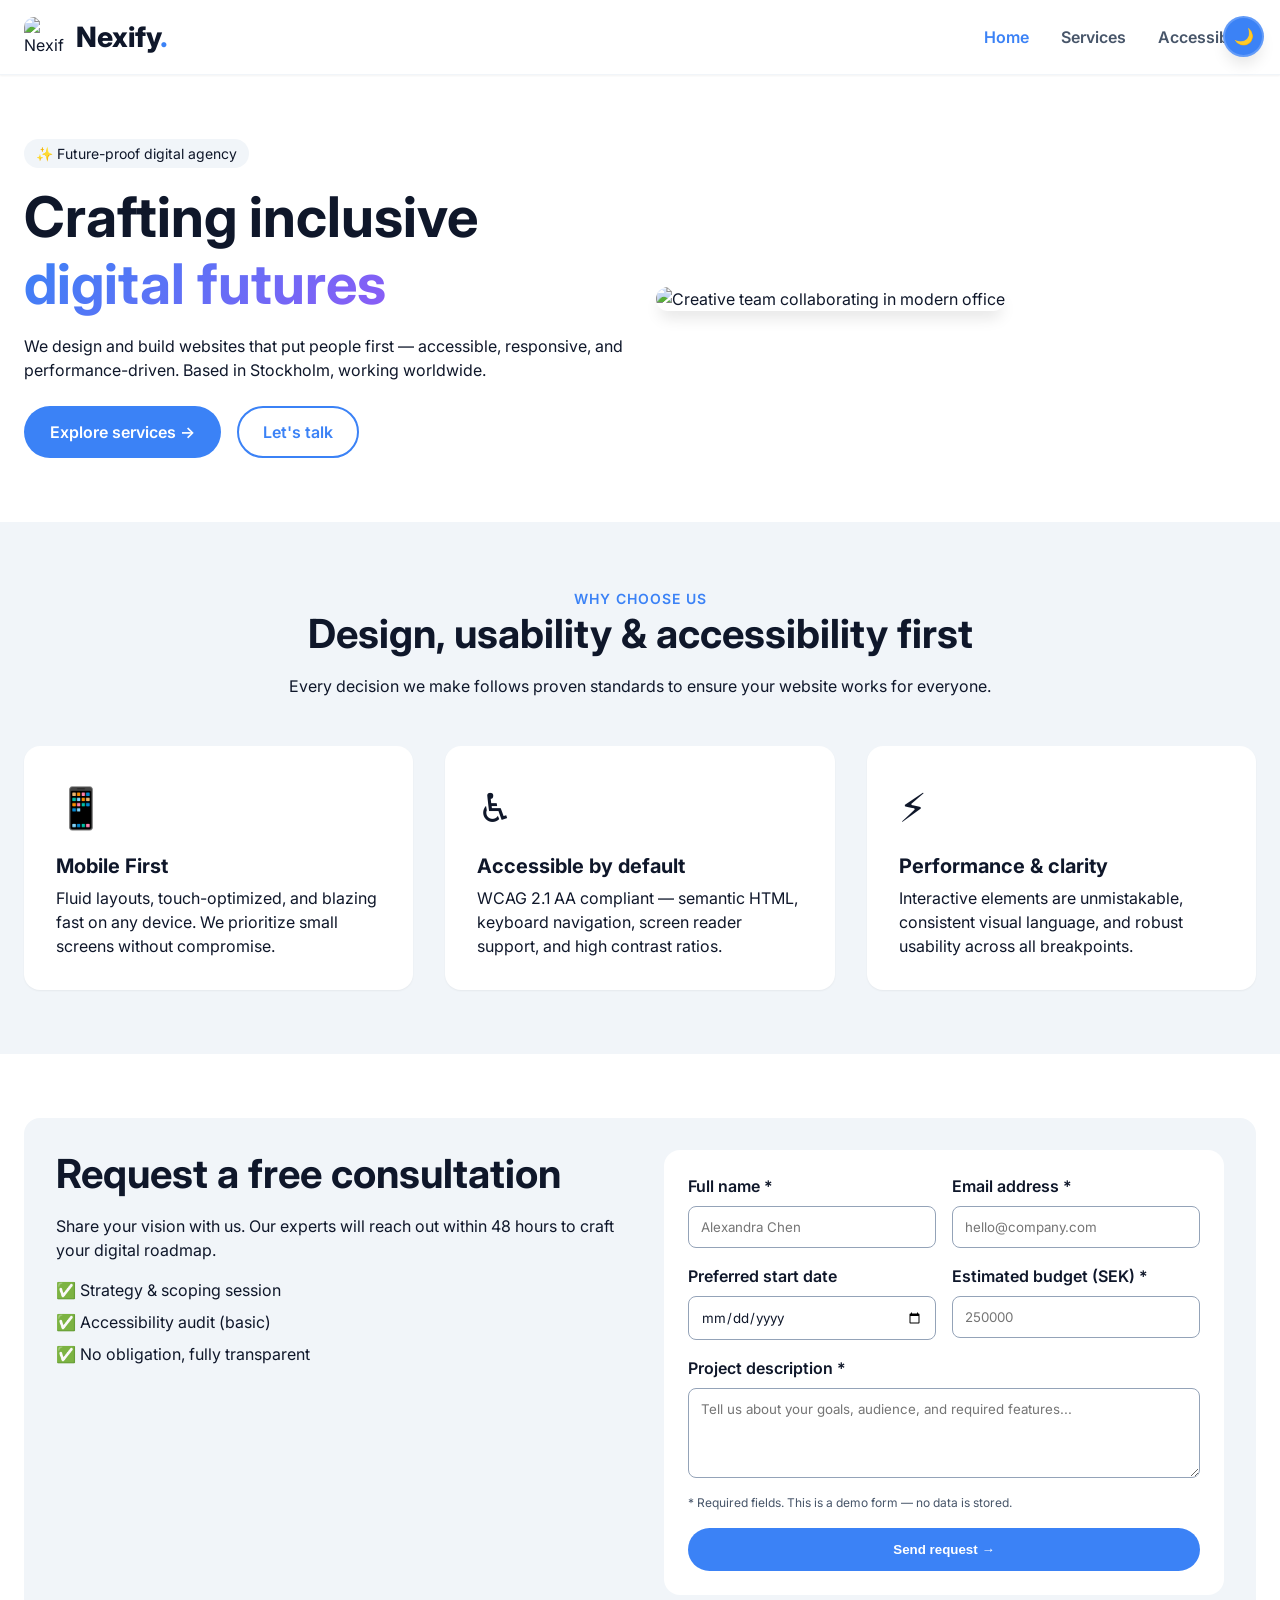
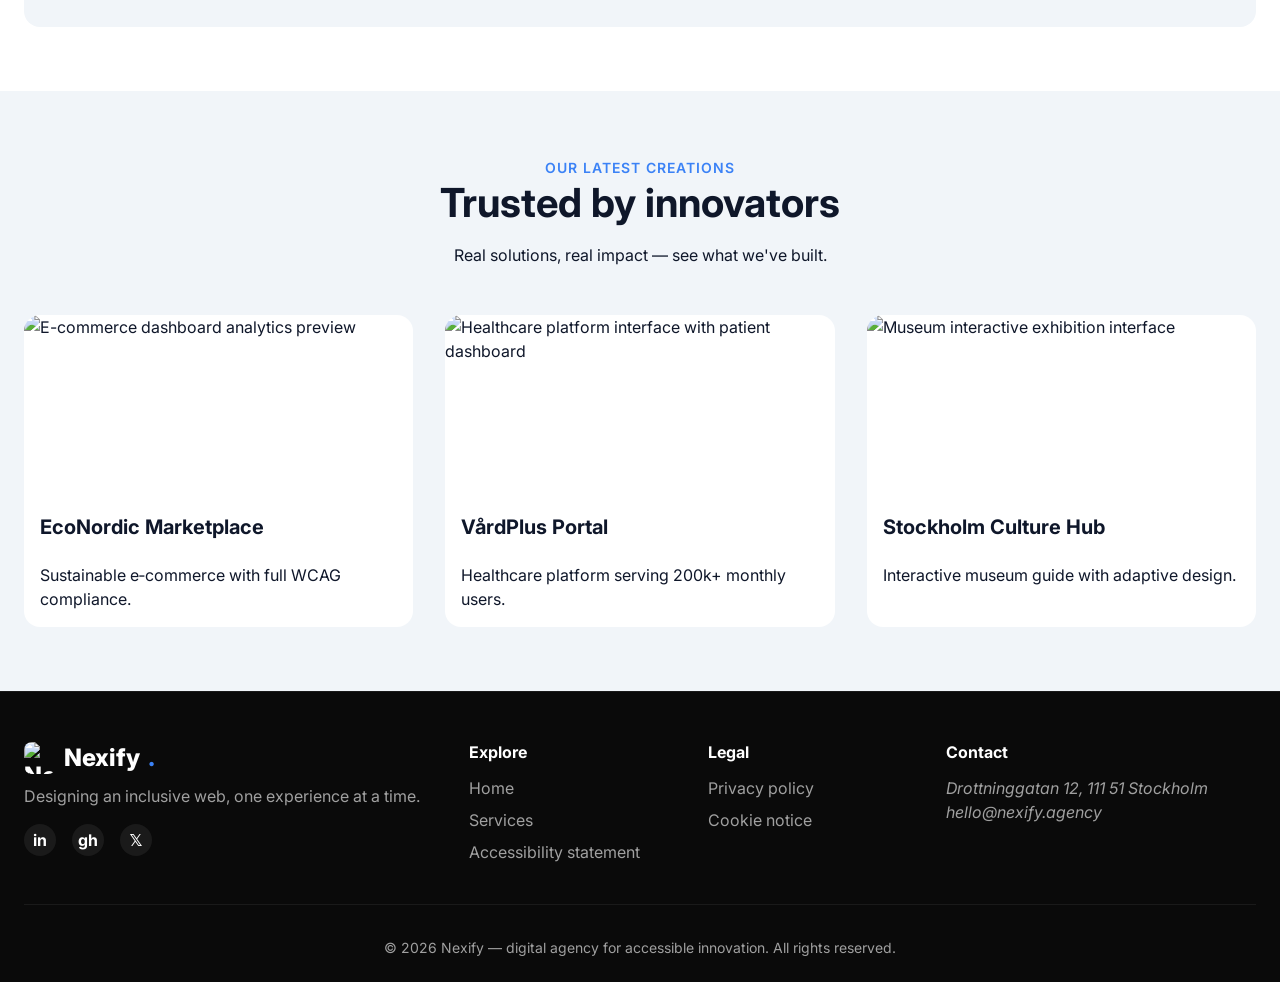
==== commit 2451d3f2: "Enhance accessibility and improve logo presentation across multiple pages" ====
--- a/index.html
+++ b/index.html
@@ -14,16 +14,17 @@
     <link rel="icon" type="image/svg+xml" href="data:image/svg+xml,%3Csvg xmlns='http://www.w3.org/2000/svg' viewBox='0 0 24 24' fill='%233b82f6'%3E%3Cpath d='M12 2L2 7l10 5 10-5-10-5zM2 17l10 5 10-5M2 12l10 5 10-5'/%3E%3C/svg%3E">
 </head>
 <body>
-    <!-- Theme Toggle Button - Fixed at top left edge -->
+    <a href="#main-content" class="skip-link">Skip to main content</a>
+
+    <!-- Theme Toggle Button - Fixed at top right edge -->
     <button id="themeToggle" class="theme-toggle-btn" aria-label="Switch between light and dark mode">
         <span class="theme-icon">🌙</span>
     </button>
 
-    <a href="#main-content" class="skip-link">Skip to main content</a>
-
     <header class="site-header" id="siteHeader">
         <div class="container header-container">
             <div class="logo">
+                <img src="https://placehold.co/40x40/3b82f6/ffffff?text=N" alt="Nexify logo" class="logo-img">
                 <a href="index.html" aria-label="Nexify homepage">Nexify<span>.</span></a>
             </div>
             <button class="nav-toggle" id="navToggle" aria-label="Menu" aria-expanded="false" aria-controls="primaryNav">
@@ -162,7 +163,10 @@
         <div class="container">
             <div class="footer-grid">
                 <div class="footer-brand">
-                    <div class="logo logo-footer">Nexify<span>.</span></div>
+                    <div class="logo logo-footer">
+                        <img src="https://placehold.co/32x32/3b82f6/ffffff?text=N" alt="Nexify logo" class="logo-img-small">
+                        Nexify<span>.</span>
+                    </div>
                     <p>Designing an inclusive web, one experience at a time.</p>
                     <div class="social-links">
                         <a href="#" aria-label="LinkedIn">in</a>
@@ -191,7 +195,7 @@
                 </div>
             </div>
             <div class="footer-bottom">
-                <p>© 2026Nexify — digital agency for accessible innovation. All rights reserved.</p>
+                <p>© 2026 Nexify — digital agency for accessible innovation. All rights reserved.</p>
             </div>
         </div>
     </footer>
--- a/css/style.css
+++ b/css/style.css
@@ -16,7 +16,7 @@
     --radius-sm: 0.5rem;
 }
 
-/* Dark mode variables */
+/* Dark mode variables - affects body only, not footer */
 [data-theme="dark"] {
     --dark: #f1f5f9;
     --gray-800: #e2e8f0;
@@ -49,16 +49,16 @@
     padding: 0 1.5rem;
 }
 
-/* Theme Toggle Button - Fixed at top left edge */
+/* Theme Toggle Button - Fixed at top right edge */
 .theme-toggle-btn {
     position: fixed;
     top: 1rem;
-    left: 1rem;
+    right: 1rem;
     z-index: 1000;
     background: var(--primary);
     border: none;
-    width: 48px;
-    height: 48px;
+    width: 41px;
+    height: 41px;
     border-radius: 50%;
     cursor: pointer;
     display: flex;
@@ -75,7 +75,7 @@
 }
 
 .theme-icon {
-    font-size: 1.5rem;
+    font-size: 1.0rem;
     pointer-events: none;
 }
 
@@ -163,10 +163,43 @@
     color: transparent;
 }
 
-/* Header & Navigation */
+/* Logo with image */
+.logo {
+    display: flex;
+    align-items: center;
+    gap: 0.75rem;
+}
+
+.logo-img {
+    width: 40px;
+    height: 40px;
+    border-radius: 10px;
+    object-fit: cover;
+}
+
+.logo-img-small {
+    width: 32px;
+    height: 32px;
+    border-radius: 8px;
+    object-fit: cover;
+}
+
+.logo a {
+    font-size: 1.75rem;
+    font-weight: 800;
+    text-decoration: none;
+    color: var(--dark);
+    transition: color 0.3s ease;
+}
+
+.logo span {
+    color: var(--primary);
+}
+
+/* Header & Navigation - matches other sections */
 .site-header {
-    background: rgba(var(--white-rgb, 255,255,255), 0.95);
-    backdrop-filter: blur(8px);
+    background: var(--white);
+    backdrop-filter: blur(0px);
     position: sticky;
     top: 0;
     z-index: 100;
@@ -180,18 +213,6 @@
     justify-content: space-between;
     align-items: center;
     padding: 1rem 1.5rem;
-}
-
-.logo a {
-    font-size: 1.75rem;
-    font-weight: 800;
-    text-decoration: none;
-    color: var(--dark);
-    transition: color 0.3s ease;
-}
-
-.logo span {
-    color: var(--primary);
 }
 
 /* Hamburger Menu */
@@ -281,7 +302,6 @@
 .hero {
     padding: 4rem 0;
     position: relative;
-    background: linear-gradient(135deg, rgba(15,23,42,0.8), rgba(59,130,246,0.1));
 }
 
 .hero-grid {
@@ -619,12 +639,12 @@
     padding-left: 1.5rem;
 }
 
-/* Footer */
+/* Footer - ALWAYS DARK, unaffected by theme toggle */
 .site-footer {
-    background: var(--dark);
-    color: var(--gray-400);
+    background: #0a0a0a;
+    color: #a0a0a0;
     padding: 3rem 0 1.5rem;
-    transition: background 0.3s ease;
+    border-top: 1px solid #1a1a1a;
 }
 
 .footer-grid {
@@ -637,8 +657,17 @@
     margin-top: 0.5rem;
 }
 
-.logo-footer a, .logo-footer {
+.logo-footer {
+    display: flex;
+    align-items: center;
+    gap: 0.5rem;
+    font-size: 1.5rem;
+    font-weight: 800;
     color: white;
+}
+
+.logo-footer span {
+    color: var(--primary);
 }
 
 .social-links {
@@ -648,7 +677,7 @@
 }
 
 .social-links a {
-    background: var(--gray-800);
+    background: #1a1a1a;
     color: white;
     width: 2rem;
     height: 2rem;
@@ -658,6 +687,11 @@
     border-radius: 50%;
     text-decoration: none;
     font-weight: bold;
+    transition: background 0.2s;
+}
+
+.social-links a:hover {
+    background: var(--primary);
 }
 
 .footer-links-group h4,
@@ -676,14 +710,20 @@
 
 .footer-links-group a,
 .footer-contact address {
-    color: var(--gray-400);
+    color: #a0a0a0;
     text-decoration: none;
+    transition: color 0.2s;
+}
+
+.footer-links-group a:hover {
+    color: var(--primary);
 }
 
 .footer-bottom {
     text-align: center;
     padding-top: 2rem;
-    border-top: 1px solid var(--gray-800);
+    border-top: 1px solid #1a1a1a;
+    font-size: 0.875rem;
 }
 
 @media (min-width: 768px) {
@@ -692,7 +732,7 @@
     }
 }
 
-/* Dark mode adjustments for images - slight overlay */
+/* Dark mode adjustments for images - subtle overlay */
 [data-theme="dark"] .hero-image img,
 [data-theme="dark"] .showcase-item img {
     filter: brightness(0.9);
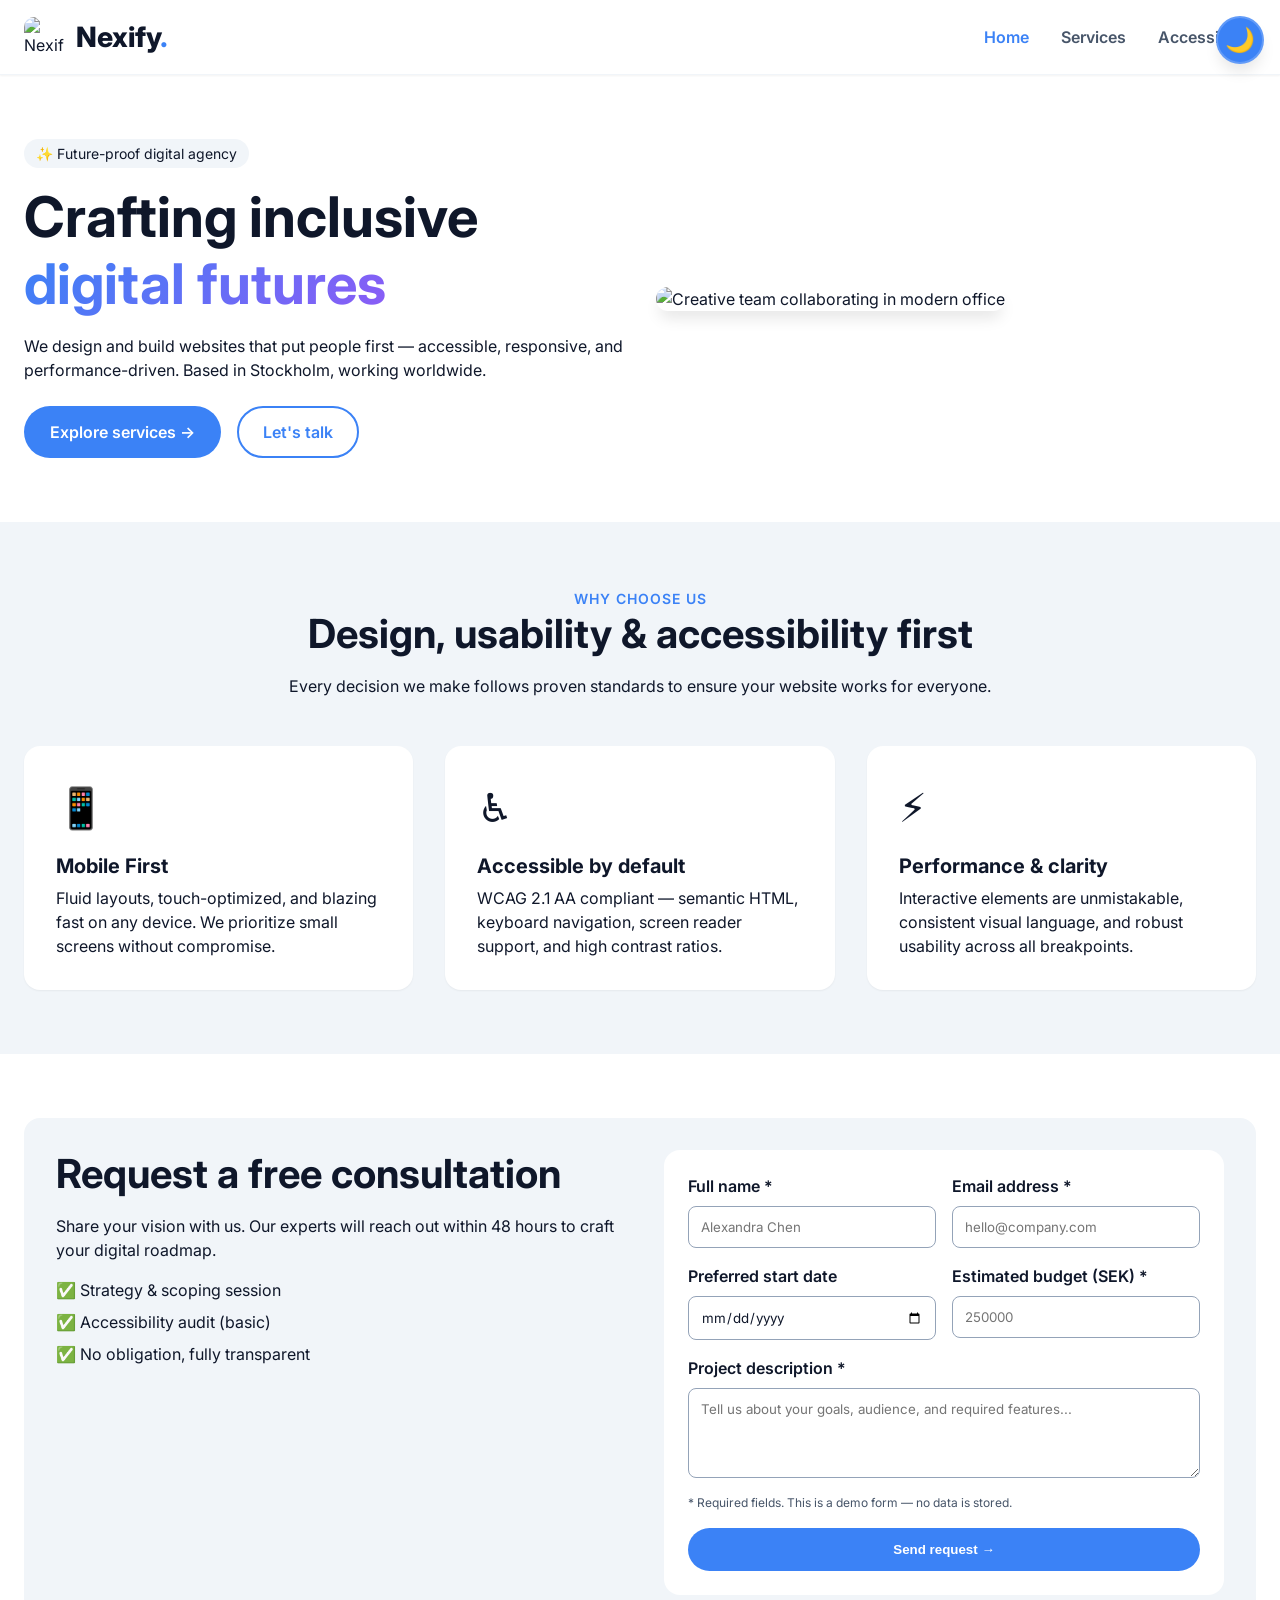
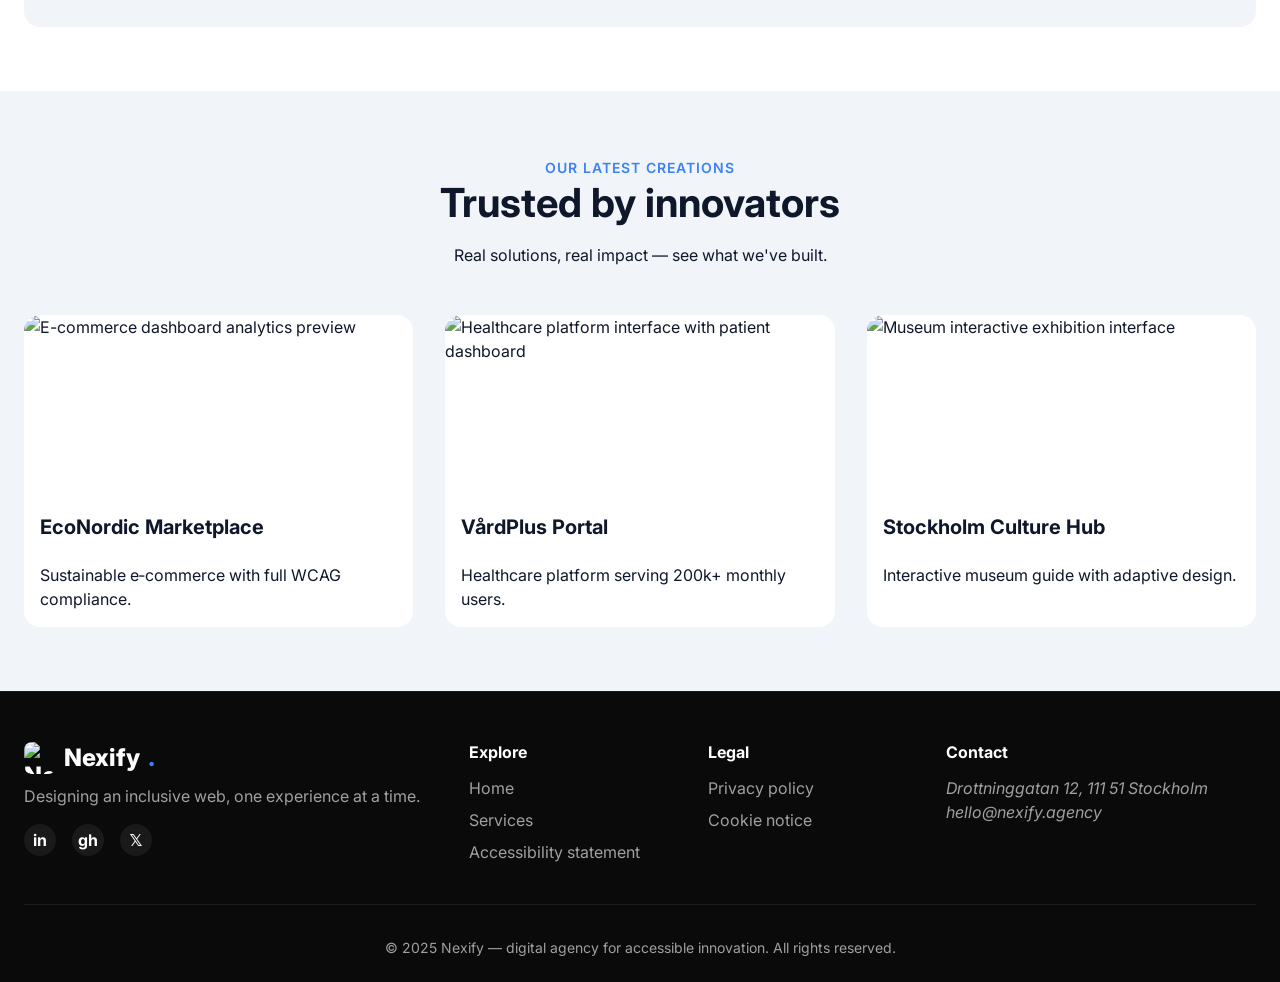
==== commit c83ce198: "Update theme toggle button class and adjust copyright year in multiple files" ====
--- a/index.html
+++ b/index.html
@@ -16,8 +16,8 @@
 <body>
     <a href="#main-content" class="skip-link">Skip to main content</a>
 
-    <!-- Theme Toggle Button - Fixed at top right edge -->
-    <button id="themeToggle" class="theme-toggle-btn" aria-label="Switch between light and dark mode">
+    <!-- Theme Toggle Button - Fixed at top right edge independent of header -->
+    <button id="themeToggle" class="theme-toggle-fixed" aria-label="Switch between light and dark mode">
         <span class="theme-icon">🌙</span>
     </button>
 
@@ -195,7 +195,7 @@
                 </div>
             </div>
             <div class="footer-bottom">
-                <p>© 2026 Nexify — digital agency for accessible innovation. All rights reserved.</p>
+                <p>© 2025 Nexify — digital agency for accessible innovation. All rights reserved.</p>
             </div>
         </div>
     </footer>
--- a/css/style.css
+++ b/css/style.css
@@ -1,4 +1,4 @@
-/* css/style.css */
+/* css/style.css - Complete fixed file */
 :root {
     --primary: #3b82f6;
     --primary-dark: #2563eb;
@@ -7,6 +7,7 @@
     --gray-800: #1e293b;
     --gray-600: #475569;
     --gray-400: #94a3b8;
+    --gray-200: #e2e8f0;
     --gray-100: #f1f5f9;
     --white: #ffffff;
     --shadow-sm: 0 1px 2px 0 rgb(0 0 0 / 0.05);
@@ -16,11 +17,12 @@
     --radius-sm: 0.5rem;
 }
 
-/* Dark mode variables - affects body only, not footer */
+/* Dark mode variables */
 [data-theme="dark"] {
     --dark: #f1f5f9;
     --gray-800: #e2e8f0;
     --gray-600: #cbd5e1;
+    --gray-200: #334155;
     --gray-400: #94a3b8;
     --gray-100: #1e293b;
     --white: #0f172a;
@@ -49,33 +51,55 @@
     padding: 0 1.5rem;
 }
 
-/* Theme Toggle Button - Fixed at top right edge */
-.theme-toggle-btn {
+/* Theme Toggle Button - Fixed position */
+.theme-toggle-fixed {
     position: fixed;
-    top: 1rem;
-    right: 1rem;
-    z-index: 1000;
     background: var(--primary);
     border: none;
-    width: 41px;
-    height: 41px;
-    border-radius: 50%;
     cursor: pointer;
     display: flex;
     align-items: center;
     justify-content: center;
     box-shadow: var(--shadow-lg);
     transition: transform 0.2s ease, background 0.2s ease;
-    border: 2px solid rgba(255,255,255,0.2);
-}
-
-.theme-toggle-btn:hover {
+    border: 2px solid rgba(255, 255, 255, 0.2);
+    z-index: 1000;
+}
+
+/* Desktop: top-right corner */
+@media (min-width: 769px) {
+    .theme-toggle-fixed {
+        top: 1rem;
+        right: 1rem;
+        width: 48px;
+        height: 48px;
+        border-radius: 50%;
+    }
+}
+
+/* Mobile: bottom-right corner (away from hamburger) */
+@media (max-width: 768px) {
+    .theme-toggle-fixed {
+        bottom: 1.5rem;
+        right: 1.5rem;
+        width: 52px;
+        height: 52px;
+        border-radius: 50%;
+    }
+    
+    /* Add padding so toggle doesn't cover footer content */
+    main {
+        padding-bottom: 5rem;
+    }
+}
+
+.theme-toggle-fixed:hover {
     transform: scale(1.05);
     background: var(--primary-dark);
 }
 
 .theme-icon {
-    font-size: 1.0rem;
+    font-size: 1.5rem;
     pointer-events: none;
 }
 
@@ -196,10 +220,9 @@
     color: var(--primary);
 }
 
-/* Header & Navigation - matches other sections */
+/* Header & Navigation */
 .site-header {
     background: var(--white);
-    backdrop-filter: blur(0px);
     position: sticky;
     top: 0;
     z-index: 100;
@@ -232,6 +255,22 @@
     height: 2px;
     background-color: var(--dark);
     transition: all 0.2s ease;
+}
+
+/* Overlay for clicking outside */
+.menu-overlay {
+    position: fixed;
+    top: 0;
+    left: 0;
+    width: 100%;
+    height: 100%;
+    background: rgba(0, 0, 0, 0.5);
+    z-index: 98;
+    display: none;
+}
+
+.menu-overlay.active {
+    display: block;
 }
 
 .primary-nav {
@@ -266,6 +305,7 @@
     padding: 0.5rem 0;
     font-size: 1.25rem;
     transition: color 0.2s;
+    display: block;
 }
 
 .nav-link:hover,
@@ -298,7 +338,7 @@
     }
 }
 
-/* Hero Section with image background */
+/* Hero Section */
 .hero {
     padding: 4rem 0;
     position: relative;
@@ -454,7 +494,7 @@
 .form-group textarea:focus {
     outline: none;
     border-color: var(--primary);
-    box-shadow: 0 0 0 3px rgba(59,130,246,0.2);
+    box-shadow: 0 0 0 3px rgba(59, 130, 246, 0.2);
 }
 
 .form-note {
@@ -473,7 +513,7 @@
     }
 }
 
-/* Showcase with image backgrounds */
+/* Showcase */
 .showcase {
     padding: 4rem 0;
     background: var(--gray-100);
@@ -514,7 +554,7 @@
     }
 }
 
-/* Services Page with image background */
+/* Services Page */
 .page-hero {
     background: linear-gradient(135deg, var(--dark), var(--gray-800));
     color: white;
@@ -536,7 +576,7 @@
     left: 0;
     right: 0;
     bottom: 0;
-    background: rgba(0,0,0,0.6);
+    background: rgba(0, 0, 0, 0.6);
 }
 
 .services-hero .container {
@@ -592,7 +632,7 @@
     }
 }
 
-/* Accessibility Statement page with image background */
+/* Accessibility Statement page */
 .accessibility-hero {
     background-image: url('https://images.unsplash.com/photo-1559028012-481c04fa702d?w=1600&h=400&fit=crop');
     background-size: cover;
@@ -607,7 +647,7 @@
     left: 0;
     right: 0;
     bottom: 0;
-    background: rgba(0,0,0,0.6);
+    background: rgba(0, 0, 0, 0.6);
 }
 
 .accessibility-hero .container {
@@ -732,7 +772,7 @@
     }
 }
 
-/* Dark mode adjustments for images - subtle overlay */
+/* Dark mode adjustments for images */
 [data-theme="dark"] .hero-image img,
 [data-theme="dark"] .showcase-item img {
     filter: brightness(0.9);
